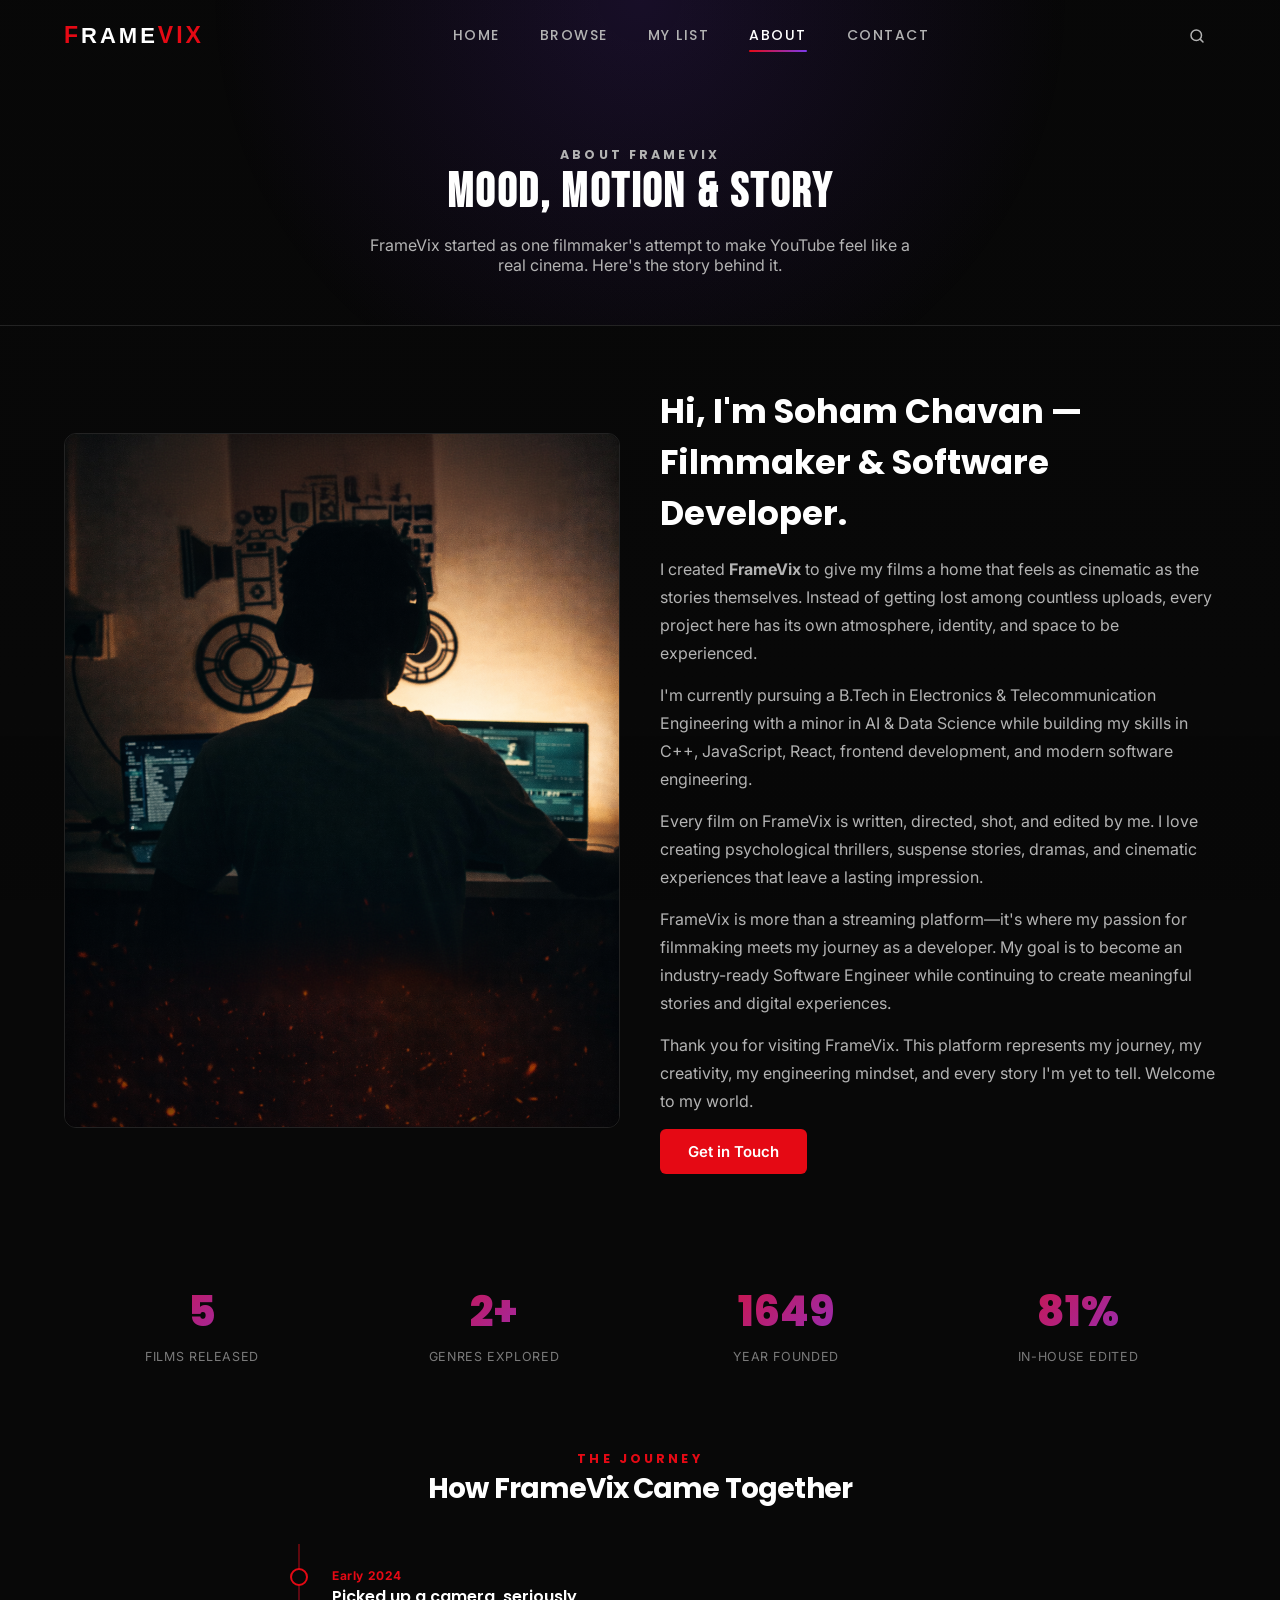
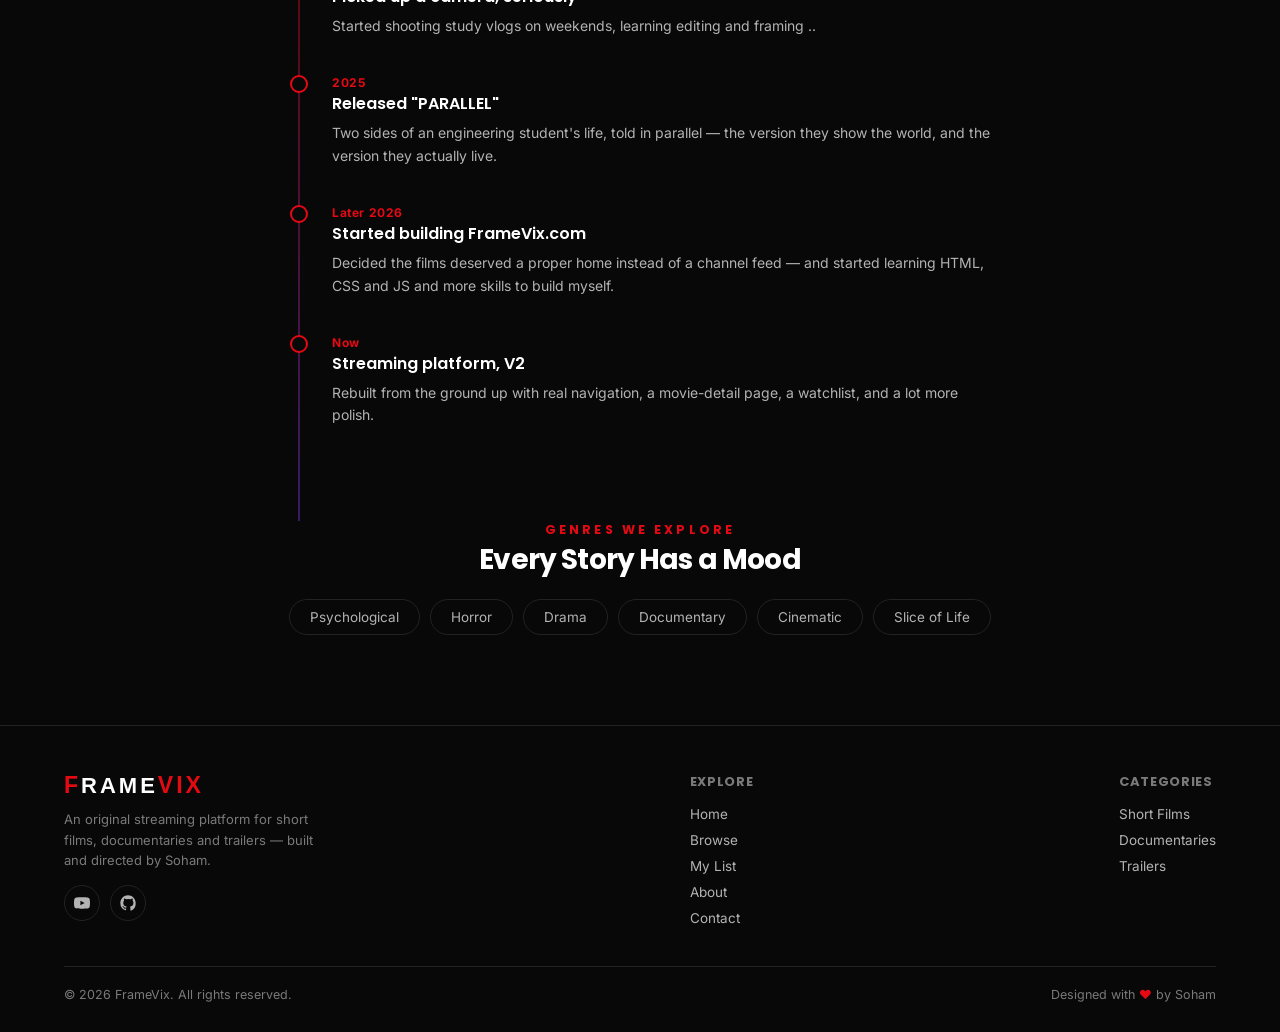
==== about.html @ 2eb0bb81 "Initial commit - FrameVix V2" ====
<!DOCTYPE html>
<html lang="en">
<head>
<meta charset="UTF-8">
<meta name="viewport" content="width=device-width, initial-scale=1.0">
<title>About — FrameVix</title>
<meta name="description" content="The story behind FrameVix — a short-film universe built by Soham.">
<link rel="stylesheet" href="css/style.css">
<link rel="stylesheet" href="css/animations.css">
<link rel="stylesheet" href="css/responsive.css">
<link rel="icon" href="assets/logo/logo.png">
</head>
<body data-page="about">

  <div class="cinematic-bg" aria-hidden="true"></div>

  <div class="loader" id="loader">
    <div class="loader-mark">FRAME<span>VIX</span></div>
    <div class="loader-bar"></div>
  </div>

  <header class="navbar" id="navbar">
    <div class="navbar-inner">
      <a href="index.html" class="brand">
        
        <span class="brand-text">FRAME<em>VIX</em></span>
      </a>
      <nav class="nav-links">
        <a href="index.html" data-page="home">Home</a>
        <a href="browse.html" data-page="browse">Browse</a>
        <a href="mylist.html" data-page="mylist">My List</a>
        <a href="about.html" data-page="about">About</a>
        <a href="contact.html" data-page="contact">Contact</a>
      </nav>
      <div class="navbar-actions">
        <button class="icon-btn" id="searchOpen" aria-label="Search">
          <svg width="18" height="18" viewBox="0 0 24 24" fill="none"><circle cx="11" cy="11" r="7" stroke="currentColor" stroke-width="2"/><path d="m20 20-3.5-3.5" stroke="currentColor" stroke-width="2" stroke-linecap="round"/></svg>
        </button>
        <button class="icon-btn nav-toggle" id="navToggle" aria-label="Menu">
          <span></span><span></span><span></span>
        </button>
      </div>
    </div>
  </header>

  <nav class="mobile-panel" id="mobilePanel">
    <a href="index.html" data-page="home">Home</a>
    <a href="browse.html" data-page="browse">Browse</a>
    <a href="mylist.html" data-page="mylist">My List</a>
    <a href="about.html" data-page="about">About</a>
    <a href="contact.html" data-page="contact">Contact</a>
  </nav>

<div class="search-overlay" id="searchOverlay">
    <button class="search-close" id="searchCloseBtn" aria-label="Close search">
      <svg width="18" height="18" viewBox="0 0 24 24" fill="none"><path d="M6 6l12 12M18 6L6 18" stroke="currentColor" stroke-width="2" stroke-linecap="round"/></svg>
    </button>
    <div class="search-box-wrap">
      <span class="search-icon-inline">
        <svg width="16" height="16" viewBox="0 0 24 24" fill="none" stroke="currentColor" stroke-width="2">
          <circle cx="11" cy="11" r="8"/>
          <path d="m21 21-4.3-4.3"/>
        </svg>
      </span>
      <input type="text" id="globalSearchInput" placeholder="Search FrameVix…" aria-label="Search FrameVix" autocomplete="off">
      <p class="search-hint">Press Enter to see full results on the Browse page</p>
    </div>
  </div>

  <main>
    <section class="page-hero">
      <div class="container">
        <p class="eyebrow reveal">About FrameVix</p>
        <h1 class="reveal">Mood, Motion & Story</h1>
        <p class="reveal">FrameVix started as one filmmaker's attempt to make YouTube feel like a real cinema. Here's the story behind it.</p>
      </div>
    </section>

    <section class="container">
      <div class="about-grid">
        <div class="about-photo reveal-left">
          <img src="assets/images/about image.png" alt="Behind the scenes on a FrameVix short film">
        </div>
        <div class="about-copy reveal-right">
          
          <h2>Hi, I'm Soham Chavan — Filmmaker & Software Developer.</h2>

<p>
I created <strong>FrameVix</strong> to give my films a home that feels as cinematic as the stories themselves. Instead of getting lost among countless uploads, every project here has its own atmosphere, identity, and space to be experienced.
</p>

<p>
I'm currently pursuing a B.Tech in Electronics & Telecommunication Engineering with a minor in AI & Data Science while building my skills in C++, JavaScript, React, frontend development, and modern software engineering.
</p>

<p>
Every film on FrameVix is written, directed, shot, and edited by me. I love creating psychological thrillers, suspense stories, dramas, and cinematic experiences that leave a lasting impression.
</p>

<p>
FrameVix is more than a streaming platform—it's where my passion for filmmaking meets my journey as a developer. My goal is to become an industry-ready Software Engineer while continuing to create meaningful stories and digital experiences.
</p>

<p>
Thank you for visiting FrameVix.
This platform represents my journey, my creativity, my engineering mindset, and every story I'm yet to tell.
Welcome to my world.
</p>
          <a href="contact.html" class="btn btn-primary">Get in Touch</a>
        </div>
      </div>
    </section>

    <section class="container">
      <div class="stats-row">
        <div class="stat-card reveal-scale">
          <div class="stat-num" data-target="6">0</div>
          <div class="stat-label">Films Released</div>
        </div>
        <div class="stat-card reveal-scale">
          <div class="stat-num" data-target="3" data-suffix="+">0</div>
          <div class="stat-label">Genres Explored</div>
        </div>
        <div class="stat-card reveal-scale">
          <div class="stat-num" data-target="2024">0</div>
          <div class="stat-label">Year Founded</div>
        </div>
        <div class="stat-card reveal-scale">
          <div class="stat-num" data-target="100" data-suffix="%">0</div>
          <div class="stat-label">In-House Edited</div>
        </div>
      </div>
    </section>

    <section class="container">
      <p class="eyebrow reveal" style="text-align:center; display:block;">The Journey</p>
      <h2 class="section-title reveal" style="text-align:center; margin-bottom:34px;">How FrameVix Came Together</h2>
      <div class="timeline">
        <div class="timeline-item reveal">
          <div class="timeline-dot"></div>
          <span>Early 2024</span>
          <h4>Picked up a camera, seriously</h4>
          <p>Started shooting study vlogs on weekends, learning editing and framing ..</p>
        </div>
        <div class="timeline-item reveal">
          <div class="timeline-dot"></div>
          <span>2025</span>
          <h4>Released "PARALLEL"</h4>
          <p>Two sides of an engineering student's life, told in parallel — the version they show the world, and the version they actually live.</p>
        </div>
        <div class="timeline-item reveal">
          <div class="timeline-dot"></div>
          <span>Later 2026</span>
          <h4>Started building FrameVix.com</h4>
          <p>Decided the films deserved a proper home instead of a channel feed — and started learning HTML, CSS and JS and more skills to build myself.</p>
        </div>
        <div class="timeline-item reveal">
          <div class="timeline-dot"></div>
          <span>Now</span>
          <h4>Streaming platform, V2</h4>
          <p>Rebuilt from the ground up with real navigation, a movie-detail page, a watchlist, and a lot more polish.</p>
        </div>
      </div>
    </section>

    <section class="container">
      <p class="eyebrow reveal" style="text-align:center; display:block;">Genres We Explore</p>
      <h2 class="section-title reveal" style="text-align:center; margin-bottom:10px;">Every Story Has a Mood</h2>
      <div class="genre-cloud">
        <span class="genre-chip reveal-scale">Psychological</span>
        <span class="genre-chip reveal-scale">Horror</span>
        <span class="genre-chip reveal-scale">Drama</span>
        <span class="genre-chip reveal-scale">Documentary</span>
        <span class="genre-chip reveal-scale">Cinematic</span>
        <span class="genre-chip reveal-scale">Slice of Life</span>
      </div>
    </section>
  </main>

  <footer class="footer">
    <div class="container">
      <div class="footer-top">
        <div class="footer-brand">
          <a href="index.html" class="brand">
            
            <span class="brand-text">FRAME<em>VIX</em></span>
          </a>
          <p>An original streaming platform for short films, documentaries and trailers — built and directed by Soham.</p>
          <div class="footer-socials">
            <a href="https://www.youtube.com/@SOHAM-29" target="_blank" rel="noopener" aria-label="YouTube"><svg width="16" height="16" viewBox="0 0 24 24" fill="currentColor"><path d="M23.5 6.2a3 3 0 0 0-2.1-2.1C19.5 3.5 12 3.5 12 3.5s-7.5 0-9.4.6A3 3 0 0 0 .5 6.2 31 31 0 0 0 0 12a31 31 0 0 0 .5 5.8 3 3 0 0 0 2.1 2.1c1.9.6 9.4.6 9.4.6s7.5 0 9.4-.6a3 3 0 0 0 2.1-2.1A31 31 0 0 0 24 12a31 31 0 0 0-.5-5.8ZM9.6 15.5V8.5l6.3 3.5-6.3 3.5Z"/></svg></a>
            <a href="https://github.com/build-with-soham" target="_blank" rel="noopener" aria-label="GitHub"><svg width="16" height="16" viewBox="0 0 24 24" fill="currentColor"><path d="M12 .5C5.7.5.5 5.7.5 12a11.5 11.5 0 0 0 7.9 11c.6.1.8-.3.8-.6v-2c-3.2.7-3.9-1.4-3.9-1.4-.5-1.4-1.3-1.7-1.3-1.7-1.1-.7.1-.7.1-.7 1.2.1 1.8 1.2 1.8 1.2 1 1.8 2.8 1.3 3.5 1 .1-.8.4-1.3.8-1.6-2.6-.3-5.3-1.3-5.3-5.7 0-1.3.5-2.3 1.2-3.1-.1-.3-.5-1.5.1-3.1 0 0 1-.3 3.3 1.2a11 11 0 0 1 6 0c2.3-1.5 3.3-1.2 3.3-1.2.6 1.6.2 2.8.1 3.1.8.8 1.2 1.9 1.2 3.1 0 4.4-2.7 5.4-5.3 5.7.4.4.8 1.1.8 2.3v3.4c0 .3.2.7.8.6A11.5 11.5 0 0 0 23.5 12C23.5 5.7 18.3.5 12 .5Z"/></svg></a>
          </div>
        </div>
        <div class="footer-links">
          <h5>Explore</h5>
          <a href="index.html">Home</a>
          <a href="browse.html">Browse</a>
          <a href="mylist.html">My List</a>
          <a href="about.html">About</a>
          <a href="contact.html">Contact</a>
        </div>
        <div class="footer-links">
          <h5>Categories</h5>
          <a href="browse.html?category=Short%20Films">Short Films</a>
          <a href="browse.html?category=Documentaries">Documentaries</a>
          <a href="browse.html?category=Trailers">Trailers</a>
        </div>
      </div>
      <div class="footer-bottom">
        <span>© 2026 FrameVix. All rights reserved.</span>
        <span>Designed with <span class="heart">♥</span> by Soham</span>
      </div>
    </div>
  </footer>

  <button class="back-to-top" id="backToTop" aria-label="Back to top">
    <svg width="18" height="18" viewBox="0 0 24 24" fill="none"><path d="M12 19V5M5 12l7-7 7 7" stroke="currentColor" stroke-width="2" stroke-linecap="round" stroke-linejoin="round"/></svg>
  </button>

  <div class="modal-overlay" id="modalOverlay">
    <div class="modal">
      <div class="modal-player">
        <iframe id="modalIframe" src="" title="Video player" allow="autoplay; encrypted-media; picture-in-picture" allowfullscreen></iframe>
        <button class="modal-close" id="modalCloseBtn" aria-label="Close">
          <svg width="16" height="16" viewBox="0 0 24 24" fill="none"><path d="M6 6l12 12M18 6L6 18" stroke="currentColor" stroke-width="2" stroke-linecap="round"/></svg>
        </button>
      </div>
      <div class="modal-body">
        <h3 id="modalTitleText"></h3>
        <p id="modalDescText"></p>
      </div>
    </div>
  </div>

  <script src="js/movies.js"></script>
  <script src="js/app.js"></script>
</body>
</html>
---- css/style.css ----
/* =========================================================
   FrameVix — style.css
   Base variables, layout, and every component's default look.
   Animation keyframes live in animations.css.
   Breakpoint overrides live in responsive.css.
   ========================================================= */

@import url("https://fonts.googleapis.com/css2?family=Orbitron:wght@700;800&family=Poppins:wght@500;600;700;800&family=Inter:wght@400;500;600&family=Bebas+Neue&display=swap");

.brand-text {
  font-family: 'Oswald', sans-serif;
  font-weight: 700;
  letter-spacing: 3px;
  font-size: 22px;
  text-transform: uppercase;
}
.brand-text::first-letter {
  color: #e50914; /* red F, rest white */
  font-size: 23px;
  font-weight: 750;
  font-family: 'Oswald', sans-serif;
  
}
.brand-text em {
    font-family: 'Oswald', sans-serif;   /* Change to any font you like */
     font-size: 23px;
     letter-spacing: 3px;          
    color: #e50914;                 /* Optional: keep VIX red */
    font-weight: 750;
}




.nav-links a {
  font-family: 'Poppins', sans-serif;
  font-weight: 600;
  letter-spacing: 1.5px;  /* spaces out "Home", "Browse" etc. */
  text-transform: uppercase;
  font-size: 14px;
}

:root {
  /* -- palette -- */
  --bg: #080808;
  --bg-secondary: #111111;
  --bg-card: #1a1a1a;
  --accent: #e50914;
  --accent-glow: rgba(229, 9, 20, 0.4);
  --accent-2: #7c3aed;
  --text: #ffffff;
  --text-dim: #b3b3b3;
  --text-mute: #7a7a7a;
  --border: #232323;

  /* -- gradients / glass -- */
  --glass-bg: rgba(17, 17, 17, 0.55);
  --glass-border: rgba(255, 255, 255, 0.08);

  /* -- type -- */
  --font-heading: "Poppins", sans-serif;
  --font-body: "Inter", sans-serif;
  --font-display: "Bebas Neue", sans-serif; /* matches the FrameVix logo wordmark & hero titles */

  /* -- layout -- */
  --nav-h: 72px;
  --radius: 12px;
  --radius-sm: 6px;
  --container-pad: clamp(18px, 5vw, 64px);
  --ease: cubic-bezier(0.22, 0.9, 0.3, 1);
}

* { box-sizing: border-box; margin: 0; padding: 0; }

html { scroll-behavior: smooth; }

body {
  background: var(--bg);
  color: var(--text);
  font-family: var(--font-body);
  overflow-x: hidden;
  min-height: 100vh;
}

img { max-width: 100%; display: block; }
a { color: inherit; text-decoration: none; }
button { font-family: inherit; cursor: pointer; border: none; background: none; color: inherit; }
ul { list-style: none; }

/* ---------- Global cinematic backdrop ----------
   Sits fixed behind every page, very low opacity, so the
   moodboard atmosphere (red glow, poster wall) is always
   faintly present without ever fighting page content. */
.cinematic-bg {
  position: fixed;
  inset: 0;
  z-index: -1;
  background-image:
    linear-gradient(180deg, rgba(8,8,8,0.85) 0%, rgba(8,8,8,0.92) 55%, var(--bg) 100%),
    url("assets/images/bg-cinematic.jpg");
  background-size: cover;
  background-position: center 30%;
  background-repeat: no-repeat;
  background-attachment: fixed;
  opacity: 0.65;
}

::-webkit-scrollbar { width: 9px; height: 8px; }
::-webkit-scrollbar-thumb { background: #2a2a2a; border-radius: 5px; }
::-webkit-scrollbar-thumb:hover { background: var(--accent); }
::-webkit-scrollbar-track { background: transparent; }

.container { max-width: 1440px; margin: 0 auto; padding: 0 var(--container-pad); }

.eyebrow {
  font-family: var(--font-heading);
  font-size: 12.5px;
  font-weight: 700;
  letter-spacing: 0.25em;
  text-transform: uppercase;
  color: var(--accent);
}

.section-title {
  font-family: var(--font-heading);
  font-weight: 700;
  font-size: clamp(20px, 2.6vw, 28px);
  letter-spacing: -0.03em;
}

/* =========================================================
   Loading screen
   ========================================================= */
.loader {
  position: fixed;
  inset: 0;
  z-index: 999;
  background: var(--bg);
  display: flex;
  align-items: center;
  justify-content: center;
  flex-direction: column;
  gap: 14px;
  transition: opacity 600ms var(--ease), visibility 600ms var(--ease);
}
.loader.hidden { opacity: 0; visibility: hidden; pointer-events: none; }
.loader-mark {
  font-family: var(--font-display);
  font-weight: 700;
  font-size: clamp(28px, 5vw, 42px);
  letter-spacing: 0.08em;
}
.loader-mark span { color: var(--accent); }
.loader-bar {
  width: 160px;
  height: 2px;
  background: var(--border);
  border-radius: 2px;
  overflow: hidden;
}
.loader-bar::after {
  content: "";
  display: block;
  height: 100%;
  width: 40%;
  background: linear-gradient(90deg, var(--accent), var(--accent-2));
  border-radius: 2px;
}

/* =========================================================
   Navbar
   ========================================================= */
.navbar {
  position: fixed;
  top: 0; left: 0; right: 0;
  z-index: 80;
  height: var(--nav-h);
  display: flex;
  align-items: center;
  background: transparent;
  border-bottom: 1px solid transparent;
  transition: background 320ms var(--ease), border-color 320ms var(--ease), backdrop-filter 320ms var(--ease);
}
.navbar.blurred {
  background: var(--glass-bg);
  backdrop-filter: blur(16px) saturate(140%);
  -webkit-backdrop-filter: blur(16px) saturate(140%);
  border-bottom-color: var(--glass-border);
}
.navbar-inner {
  width: 100%;
  max-width: 1440px;
  margin: 0 auto;
  padding: 0 var(--container-pad);
  display: flex;
  align-items: center;
  justify-content: space-between;
  gap: 24px;
}
.brand {
  display: flex;
  align-items: center;
  gap: 10px;
  font-family: var(--font-display);
  font-weight: 700;
  font-size: 18px;
  letter-spacing: 0.04em;
  flex-shrink: 0;
}
.brand-mark {
  width: 32px; height: 32px;
  display: flex; align-items: center; justify-content: center;
  flex-shrink: 0;
  filter: drop-shadow(0 0 10px rgba(229, 9, 20, 0.55));
}
.brand-mark img { width: 100%; height: 100%; object-fit: contain; }
.brand em { color: var(--accent); font-style: normal; }

.nav-links {
  display: none;
  align-items: center;
  gap: 8px;
  flex: 1;
  justify-content: center;
}
.nav-links a {
  position: relative;
  font-size: 14px;
  font-weight: 500;
  color: var(--text-dim);
  padding: 8px 16px;
  transition: color 200ms ease;
}
.nav-links a::after {
  content: "";
  position: absolute;
  left: 16px; right: 16px; bottom: 2px;
  height: 2px;
  background: linear-gradient(90deg, var(--accent), var(--accent-2));
  border-radius: 2px;
  transform: scaleX(0);
  transform-origin: center;
  transition: transform 260ms var(--ease);
}
.nav-links a:hover { color: var(--text); }
.nav-links a.active { color: var(--text); }
.nav-links a.active::after { transform: scaleX(1); }

.navbar-actions { display: flex; align-items: center; gap: 12px; }

.icon-btn {
  width: 38px; height: 38px;
  border-radius: 50%;
  display: flex; align-items: center; justify-content: center;
  color: var(--text-dim);
  transition: background 180ms ease, color 180ms ease;
}
.icon-btn:hover { background: rgba(255,255,255,0.08); color: var(--text); }

.nav-toggle { display: flex; flex-direction: column; gap: 4px; }
.nav-toggle span { width: 20px; height: 2px; background: var(--text); border-radius: 2px; transition: transform 220ms ease, opacity 220ms ease; }
.nav-toggle.open span:nth-child(1) { transform: translateY(6px) rotate(45deg); }
.nav-toggle.open span:nth-child(2) { opacity: 0; }
.nav-toggle.open span:nth-child(3) { transform: translateY(-6px) rotate(-45deg); }

.mobile-panel {
  position: fixed;
  inset: var(--nav-h) 0 0 0;
  z-index: 70;
  background: rgba(6,6,6,0.98);
  backdrop-filter: blur(10px);
  display: flex;
  flex-direction: column;
  align-items: center;
  justify-content: center;
  gap: 28px;
  transform: translateY(-12px);
  opacity: 0;
  pointer-events: none;
  transition: opacity 260ms var(--ease), transform 260ms var(--ease);
}
.mobile-panel.open { opacity: 1; transform: translateY(0); pointer-events: auto; }
.mobile-panel a { font-family: var(--font-heading); font-size: 26px; font-weight: 600; color: var(--text-dim); }
.mobile-panel a.active { color: var(--accent); }

/* =========================================================
   Search overlay — compact top-right dropdown
   ========================================================= */
.search-overlay {
  position:fixed;
  top: var(--nav-h);
  right: var(--container-pad);
  left: auto;
  z-index: 90;
  width: min(300px, 80vw);
  background: transparent;
  opacity: 0;
  transform: translateY(-8px);
  pointer-events: none;
  transition: opacity 200ms ease, transform 200ms ease;
}
.search-overlay.open { opacity: 1; transform: translateY(0); pointer-events: auto; }

.search-box-wrap {
  width: 100%;
  position: relative;
  display: flex;
  align-items: center;
  background: none;
  border: none;
  border-radius: 0;
  padding: 0 30px 10px 0;
}

.search-box-wrap::after {
  content: "";
  position: absolute;
  left: 0; right: 0; bottom: -1px;
  height: 2px;
  background: var(--accent);
  box-shadow: 0 2px 10px 0 rgba(229, 9, 20, 0.6);
}

.search-icon-inline {
  color: var(--text);
  margin-right: 10px;
  flex-shrink: 0;
  display: flex;
}
.search-icon-inline svg { width: 16px; height: 16px; }

.search-box-wrap input {
  flex: 1;
  min-width: 0;
  width: 100%;
  background: none;
  border: none;
  outline: none;
  box-shadow: none;
  color: var(--text);
  font-family: var(--font-heading);
  font-size: 15px;
  padding: 0 0 5px 0;
}
.search-box-wrap input::placeholder { color: var(--text-dim); }

.search-hint { display: none; }

.search-close {
  position: absolute;
  top: 0;
  right: 0;
  width: 20px; height: 20px;
  display: flex; align-items: center; justify-content: center;
  color: var(--text-dim);
  z-index: 2;
}
.search-close:hover { color: var(--text); }

/* =========================================================
   Hero
   ========================================================= */
.hero {
  position: relative;
  height: min(88vh, 780px);
  min-height: 480px;
  overflow: hidden;
  display: flex;
  align-items: flex-end;
}
.hero-bg {
  position: absolute; inset: 0;
  overflow: hidden;
}
.hero-bg img {
  width: 100%; height: 100%;
  object-fit: cover;
}
.hero-overlay {
  position: absolute; inset: 0;
  background:
    linear-gradient(180deg, rgba(8,8,8,0.15) 0%, rgba(8,8,8,0.55) 55%, var(--bg) 96%),
    linear-gradient(90deg, rgba(8,8,8,0.82) 0%, rgba(8,8,8,0.35) 50%, rgba(8,8,8,0.08) 100%);
}
.hero-content {
  position: relative;
  z-index: 2;
  padding: 0 var(--container-pad) clamp(48px, 8vw, 88px);
  max-width: 720px;
}
.hero-meta {
  display: flex; align-items: center; gap: 10px;
  margin: 14px 0 18px;
  font-size: 13px;
  color: var(--text-dim);
}
.pill {
  border: 1px solid var(--glass-border);
  background: rgba(255,255,255,0.05);
  padding: 3px 11px;
  border-radius: 100px;
  font-size: 11.5px;
  font-weight: 600;
  letter-spacing: 0.04em;
}
.pill.accent { border-color: rgba(229,9,20,0.4); color: #ff5a63; background: rgba(229,9,20,0.1); }
.dot-sep { width: 3px; height: 3px; border-radius: 50%; background: var(--text-mute); }

.hero-title {
  font-family: var(--font-display);
  font-weight: 700;
  font-size: clamp(32px, 6.4vw, 64px);
  line-height: 1.08;
  letter-spacing: 0.04em;
  text-transform: uppercase;
  text-shadow: 0 6px 40px rgba(0,0,0,0.6);
}
.hero-desc {
  color: var(--text-dim);
  font-size: clamp(14px, 1.6vw, 16.5px);
  line-height: 1.65;
  margin: 18px 0 28px;
  max-width: 540px;
}
.hero-btns { display: flex; gap: 14px; flex-wrap: wrap; }

.btn {
  display: inline-flex; align-items: center; gap: 9px;
  padding: 13px 28px;
  border-radius: var(--radius-sm);
  font-weight: 600;
  font-size: 15px;
  transition: transform 200ms var(--ease), box-shadow 200ms var(--ease), background 200ms ease;
}
.btn:active { transform: scale(0.97); }
.btn-primary {
  background: var(--accent);
  color: #fff;
  box-shadow: 0 0 0 rgba(229,9,20,0);
}
.btn-primary:hover { box-shadow: 0 8px 30px rgba(229,9,20,0.45); transform: translateY(-2px); }
.btn-ghost {
  background: rgba(255,255,255,0.08);
  border: 1px solid var(--glass-border);
  color: var(--text);
  backdrop-filter: blur(6px);
}
.btn-ghost:hover { background: rgba(255,255,255,0.15); transform: translateY(-2px); }
.btn-sm { padding: 9px 18px; font-size: 13.5px; }
.btn-outline { background: transparent; border: 1px solid var(--border); color: var(--text-dim); }
.btn-outline:hover { border-color: var(--accent); color: var(--text); }

.scroll-cue {
  position: absolute; bottom: 22px; left: 50%;
  transform: translateX(-50%);
  z-index: 2;
  display: flex; flex-direction: column; align-items: center; gap: 6px;
  color: var(--text-mute);
  font-size: 11px;
  letter-spacing: 0.14em;
  text-transform: uppercase;
}

/* =========================================================
   Sections / rows
   ========================================================= */
.section { padding: clamp(36px, 5vw, 56px) 0; }
.section-head {
  display: flex; align-items: center; justify-content: space-between;
  gap: 16px;
  margin-bottom: 20px;
  padding: 0 var(--container-pad);
}
.section-head .view-all {
  font-size: 13px; color: var(--text-dim);
  display: flex; align-items: center; gap: 6px;
  transition: color 180ms ease, gap 180ms ease;
}
.section-head .view-all:hover { color: var(--accent); gap: 9px; }

.row-track-wrap { position: relative; }
.row-track {
  display: flex; gap: 14px;
  overflow-x: auto;
  scroll-snap-type: x proximity;
  padding: 6px var(--container-pad) 22px;
  scrollbar-width: none;
}
.row-track::-webkit-scrollbar { display: none; }

.row-arrow {
  position: absolute; top: 0; bottom: 22px;
  width: 56px;
  display: none; align-items: center; justify-content: center;
  color: var(--text);
  z-index: 6;
  background: linear-gradient(90deg, var(--bg) 10%, transparent);
}
.row-arrow.right { right: 0; transform: scaleX(-1); }
.row-arrow.left { left: 0; }

/* =========================================================
   Cards
   ========================================================= */
.card {
  position: relative;
  flex: 0 0 auto;
  width: clamp(200px, 24vw, 280px);
  border-radius: var(--radius);
  overflow: hidden;
  background: var(--bg-card);
  border: 1px solid var(--border);
  cursor: pointer;
  scroll-snap-align: start;
  transition: transform 320ms var(--ease), box-shadow 320ms var(--ease), border-color 320ms var(--ease);
}
.card:hover {
  transform: translateY(-8px) scale(1.035);
  box-shadow: 0 20px 45px rgba(0,0,0,0.55), 0 0 0 1px rgba(229,9,20,0.35);
  border-color: rgba(229,9,20,0.4);
  z-index: 4;
}
.card-thumb { position: relative; aspect-ratio: 16/10; overflow: hidden; }
.card-thumb img {
  width: 100%; height: 100%; object-fit: cover;
  transition: transform 500ms var(--ease), filter 320ms ease;
}
.card:hover .card-thumb img { transform: scale(1.12); filter: brightness(0.55); }
.card-shade { position: absolute; inset: 0; background: linear-gradient(180deg, transparent 45%, rgba(0,0,0,0.9) 100%); }
.card-play {
  position: absolute; top: 50%; left: 50%;
  transform: translate(-50%,-50%) scale(0.6);
  width: 46px; height: 46px; border-radius: 50%;
  background: rgba(229,9,20,0.9);
  display: flex; align-items: center; justify-content: center;
  opacity: 0;
  transition: opacity 220ms ease, transform 220ms var(--ease);
  box-shadow: 0 0 26px rgba(229,9,20,0.6);
}
.card:hover .card-play { opacity: 1; transform: translate(-50%,-50%) scale(1); }
.card-duration {
  position: absolute; bottom: 8px; right: 8px;
  font-size: 10.5px; font-weight: 600;
  background: rgba(0,0,0,0.65);
  padding: 2px 7px; border-radius: 4px;
}
.card-save-btn {
  position: absolute; top: 8px; right: 8px;
  width: 30px; height: 30px;
  border-radius: 50%;
  background: rgba(0,0,0,0.6);
  border: 1px solid rgba(255,255,255,0.18);
  display: flex; align-items: center; justify-content: center;
  color: #fff;
  z-index: 3;
  opacity: 0;
  transform: translateY(-4px);
  transition: opacity 200ms ease, transform 200ms ease, background 180ms ease, border-color 180ms ease;
}
.card:hover .card-save-btn,
.card-save-btn.saved { opacity: 1; transform: translateY(0); }
.card-save-btn:hover { border-color: var(--accent); background: rgba(229,9,20,0.35); }
.card-save-btn.saved { background: var(--accent); border-color: var(--accent); }
.card-save-btn svg { pointer-events: none; }
.card-body { padding: 12px 14px 15px; }
.card-body h3 {
  font-family: var(--font-heading);
  font-size: 15px; font-weight: 600;
  transition: transform 260ms var(--ease), color 200ms ease;
}
.card:hover .card-body h3 { transform: translateY(-2px); color: var(--accent); }
.card-tags { display: flex; align-items: center; gap: 8px; margin-top: 6px; font-size: 11.5px; color: var(--text-mute); }
.card-tags .genre-dot { color: var(--accent-2); }

.card.card-lg { width: clamp(260px, 34vw, 380px); }
.card.card-lg .card-thumb { aspect-ratio: 16/9; }

.grid { display: grid; grid-template-columns: repeat(auto-fill, minmax(220px, 1fr)); gap: 18px; }
.grid .card { width: 100%; }

/* =========================================================
   Browse page — filter bar
   ========================================================= */
.browse-hero {
  padding: calc(var(--nav-h) + 46px) 0 30px;
  background: radial-gradient(circle at 12% 0%, rgba(229,9,20,0.12), transparent 55%);
  border-bottom: 1px solid var(--border);
}
.browse-title { font-family: var(--font-display); font-weight: 700; font-size: clamp(28px, 4.4vw, 46px); letter-spacing: 0.05em; text-transform: uppercase; }
.browse-sub { color: var(--text-dim); margin-top: 8px; font-size: 14.5px; }

.filter-bar {
  display: flex; align-items: center; gap: 10px; flex-wrap: wrap;
  margin-top: 24px;
}
.filter-chip {
  padding: 8px 18px;
  border-radius: 100px;
  border: 1px solid var(--border);
  background: var(--bg-card);
  font-size: 13.5px; font-weight: 500;
  color: var(--text-dim);
  transition: all 200ms var(--ease);
}
.filter-chip:hover { border-color: var(--accent); color: var(--text); }
.filter-chip.active { background: var(--accent); border-color: var(--accent); color: #fff; }

.browse-results-head {
  display: flex; align-items: center; justify-content: space-between;
  margin: 30px 0 16px;
  color: var(--text-mute); font-size: 13px;
}
.empty-state {
  padding: 60px 0; text-align: center; color: var(--text-mute);
}
.empty-state span { font-size: 40px; display: block; margin-bottom: 12px; }

/* =========================================================
   Movie detail page
   ========================================================= */
.movie-banner {
  position: relative;
  height: min(56vh, 500px);
  min-height: 340px;
  overflow: hidden;
}
.movie-banner img { width: 100%; height: 100%; object-fit: cover; opacity: 0.4; }
.movie-banner .hero-overlay { background: linear-gradient(180deg, rgba(8,8,8,0.3) 0%, var(--bg) 92%); }

.movie-main {
  display: grid;
  grid-template-columns: 260px 1fr;
  gap: 34px;
  margin-top: -140px;
  position: relative;
  z-index: 3;
  padding-bottom: 40px;
}
.movie-poster {
  border-radius: var(--radius);
  overflow: hidden;
  border: 1px solid var(--border);
  box-shadow: 0 24px 50px rgba(0,0,0,0.6);
  aspect-ratio: 16/10;
}
.movie-poster img { width: 100%; height: 100%; object-fit: cover; }

.movie-info h1 {
  font-family: var(--font-display);
  font-weight: 700;
  font-size: clamp(24px, 3.6vw, 38px);
  letter-spacing: 0.01em;
  text-transform: uppercase;
}
.movie-info .hero-meta { margin: 12px 0 16px; }
.movie-info p.desc { color: var(--text-dim); line-height: 1.7; max-width: 640px; margin-bottom: 24px; }
.movie-actions { display: flex; gap: 12px; flex-wrap: wrap; }

.watchlist-btn.active { background: var(--accent-2); border-color: var(--accent-2); }

.player-section { margin-top: 40px; }
.player-wrap {
  width: 100%; aspect-ratio: 16/9;
  border-radius: var(--radius);
  overflow: hidden;
  border: 1px solid var(--border);
  background: #000;
  box-shadow: 0 30px 60px rgba(0,0,0,0.55);
}
.player-wrap iframe { width: 100%; height: 100%; border: none; }

/* =========================================================
   Glass cards (about / contact)
   ========================================================= */
.glass-card {
  background: var(--glass-bg);
  border: 1px solid var(--glass-border);
  backdrop-filter: blur(14px);
  border-radius: var(--radius);
  padding: clamp(20px, 3vw, 30px);
}

.page-hero {
  padding: calc(var(--nav-h) + 60px) 0 50px;
  text-align: center;
  background: radial-gradient(circle at 50% 0%, rgba(124,58,237,0.14), transparent 60%);
  border-bottom: 1px solid var(--border);
}
.page-hero h1 { font-family: var(--font-display); font-weight: 700; font-size: clamp(28px, 5vw, 48px); letter-spacing: 0.05em; text-transform: uppercase; }
.page-hero p { color: var(--text-dim); max-width: 560px; margin: 14px auto 0; }

/* About page */
.about-grid {
  display: grid; grid-template-columns: 1fr 1fr; gap: 40px; align-items: center;
  padding: 60px 0;
}
.about-photo {
  aspect-ratio: 4/5; border-radius: var(--radius); overflow: hidden;
  border: 1px solid var(--border); position: relative;
  background: linear-gradient(135deg, #1a1a1a, #0c0c0c);
}
.about-photo img { width: 100%; height: 100%; object-fit: cover; }
.about-copy h2 { font-family: var(--font-heading); font-size: clamp(24px,3.4vw,34px); font-weight: 700; margin-bottom: 16px; }
.about-copy p { color: var(--text-dim); line-height: 1.75; margin-bottom: 14px; }

.stats-row { display: grid; grid-template-columns: repeat(4,1fr); gap: 16px; padding: 20px 0 60px; }
.stat-card { text-align: center; padding: 26px 10px; }
.stat-num { font-family: var(--font-heading); font-weight: 800; font-size: clamp(28px,4vw,42px); background: linear-gradient(135deg, var(--accent), var(--accent-2)); -webkit-background-clip: text; background-clip: text; color: transparent; }
.stat-label { color: var(--text-mute); font-size: 12.5px; letter-spacing: 0.05em; text-transform: uppercase; margin-top: 6px; }

.timeline { max-width: 720px; margin: 0 auto; position: relative; padding: 20px 0 60px; }
.timeline::before { content: ""; position: absolute; left: 18px; top: 0; bottom: 0; width: 2px; background: linear-gradient(180deg, var(--accent), var(--accent-2)); opacity: 0.4; }
.timeline-item { position: relative; padding-left: 52px; margin-bottom: 34px; }
.timeline-dot { position: absolute; left: 10px; top: 4px; width: 18px; height: 18px; border-radius: 50%; background: var(--bg); border: 2px solid var(--accent); }
.timeline-item h4 { font-family: var(--font-heading); font-size: 16px; font-weight: 600; }
.timeline-item span { color: var(--accent); font-size: 12px; font-weight: 700; letter-spacing: 0.05em; }
.timeline-item p { color: var(--text-dim); font-size: 14px; margin-top: 6px; line-height: 1.6; }

.genre-cloud { display: flex; flex-wrap: wrap; gap: 10px; padding: 8px 0 60px; justify-content: center; }
.genre-chip {
  padding: 9px 20px; border-radius: 100px;
  border: 1px solid var(--border);
  font-size: 13.5px; color: var(--text-dim);
  transition: all 260ms var(--ease);
}
.genre-chip:hover { border-color: var(--accent); color: var(--text); transform: translateY(-3px); background: rgba(229,9,20,0.08); }

/* Contact page */
.contact-grid { display: grid; grid-template-columns: 1.1fr 0.9fr; gap: 30px; padding: 50px 0 70px; }
.form-group { margin-bottom: 18px; }
.form-group label { display: block; font-size: 13px; color: var(--text-dim); margin-bottom: 7px; }
.form-group input, .form-group textarea {
  width: 100%;
  background: var(--bg-secondary);
  border: 1px solid var(--border);
  border-radius: var(--radius-sm);
  padding: 12px 14px;
  color: var(--text);
  font-family: var(--font-body);
  font-size: 14px;
  outline: none;
  transition: border-color 200ms ease, box-shadow 200ms ease;
  resize: vertical;
}
.form-group input:focus, .form-group textarea:focus { border-color: var(--accent); box-shadow: 0 0 0 3px rgba(229,9,20,0.15); }
.form-status { margin-top: 14px; font-size: 13.5px; color: var(--accent-2); min-height: 18px; }

.social-list { display: flex; flex-direction: column; gap: 12px; }
.social-item {
  display: flex; align-items: center; gap: 14px;
  padding: 14px 16px;
  border-radius: var(--radius-sm);
  border: 1px solid var(--border);
  transition: border-color 200ms ease, transform 200ms ease, background 200ms ease;
}
.social-item:hover { border-color: var(--accent); transform: translateX(6px); background: rgba(229,9,20,0.06); }
.social-icon { width: 38px; height: 38px; border-radius: 50%; background: var(--bg-secondary); display: flex; align-items: center; justify-content: center; flex-shrink: 0; }
.social-item .label { font-size: 14px; font-weight: 600; }
.social-item .sub { font-size: 12px; color: var(--text-mute); }

/* =========================================================
   Modal (used on index/browse when opening a quick-play)
   ========================================================= */
.modal-overlay {
  position: fixed; inset: 0; z-index: 120;
  background: rgba(3,3,3,0.92);
  display: none; align-items: center; justify-content: center;
  padding: clamp(10px, 3vw, 30px);
}
.modal-overlay.open { display: flex; }
.modal {
  width: min(920px, 100%); max-height: 92vh; overflow-y: auto;
  background: var(--bg-secondary);
  border-radius: var(--radius);
  border: 1px solid var(--border);
}
.modal-player { position: relative; width: 100%; aspect-ratio: 16/9; background: #000; }
.modal-player iframe { width: 100%; height: 100%; border: none; }
.modal-close {
  position: absolute; top: 10px; right: 10px;
  width: 36px; height: 36px; border-radius: 50%;
  background: rgba(0,0,0,0.7);
  border: 1px solid var(--border);
  display: flex; align-items: center; justify-content: center;
}
.modal-body { padding: 20px clamp(16px,3vw,28px) 26px; }
.modal-body h3 { font-family: var(--font-heading); font-size: 24px; font-weight: 700; }
.modal-body p { color: var(--text-dim); font-size: 14px; line-height: 1.6; margin-top: 10px; max-width: 620px; }

/* =========================================================
   Footer
   ========================================================= */
.footer { border-top: 1px solid var(--border); padding: 46px 0 30px; margin-top: 30px; }
.footer-top { display: flex; flex-wrap: wrap; justify-content: space-between; gap: 34px; padding-bottom: 30px; }
.footer-brand p { color: var(--text-mute); font-size: 13px; margin-top: 10px; max-width: 260px; line-height: 1.6; }
.footer-links h5 { font-family: var(--font-heading); font-size: 13px; letter-spacing: 0.05em; text-transform: uppercase; color: var(--text-mute); margin-bottom: 14px; }
.footer-links a { display: block; color: var(--text-dim); font-size: 13.5px; margin-bottom: 10px; transition: color 180ms ease, transform 180ms ease; }
.footer-links a:hover { color: var(--accent); transform: translateX(3px); }
.footer-socials { display: flex; gap: 10px; margin-top: 14px; }
.footer-socials a {
  width: 36px; height: 36px; border-radius: 50%;
  border: 1px solid var(--border);
  display: flex; align-items: center; justify-content: center;
  color: var(--text-dim);
  transition: all 200ms ease;
}
.footer-socials a:hover { border-color: var(--accent); color: var(--text); transform: translateY(-3px); }
.footer-bottom {
  border-top: 1px solid var(--border);
  padding-top: 20px;
  display: flex; justify-content: space-between; flex-wrap: wrap; gap: 10px;
  font-size: 12.5px; color: var(--text-mute);
}
.footer-bottom span.heart { color: var(--accent); }

/* =========================================================
   Back to top
   ========================================================= */
.back-to-top {
  position: fixed; right: 22px; bottom: 22px;
  width: 46px; height: 46px; border-radius: 50%;
  background: var(--accent);
  color: #fff;
  display: flex; align-items: center; justify-content: center;
  z-index: 50;
  box-shadow: 0 10px 26px rgba(229,9,20,0.4);
  opacity: 0; visibility: hidden; transform: translateY(10px);
  transition: opacity 240ms ease, transform 240ms ease, visibility 240ms ease;
}
.back-to-top.show { opacity: 1; visibility: visible; transform: translateY(0); }

/* Focus visibility */
button:focus-visible, a:focus-visible {
  outline: 2px solid var(--accent);
  outline-offset: 2px;
}
input:focus-visible, textarea:focus-visible {
  outline: none;
}
---- css/animations.css ----
/* =========================================================
   FrameVix — animations.css
   Every keyframe and animation-utility class lives here,
   separate from layout, so effects are easy to find & tune.
   ========================================================= */

@media (prefers-reduced-motion: reduce) {
  *, *::before, *::after {
    animation-duration: 0.001ms !important;
    transition-duration: 0.001ms !important;
    scroll-behavior: auto !important;
  }
}

/* ---------- Loading screen ---------- */
@keyframes glowPulse {
  0%, 100% { text-shadow: 0 0 18px rgba(229,9,20,0.35); }
  50% { text-shadow: 0 0 34px rgba(229,9,20,0.75), 0 0 60px rgba(124,58,237,0.35); }
}
.loader-mark { animation: glowPulse 1.8s ease-in-out infinite; }

@keyframes loaderTrack {
  0% { transform: translateX(-120%); }
  100% { transform: translateX(280%); }
}
.loader-bar { position: relative; }
.loader-bar::after { animation: loaderTrack 1.1s ease-in-out infinite; }

/* ---------- Hero ---------- */
@keyframes kenBurns {
  0% { transform: scale(1); }
  100% { transform: scale(1.12); }
}
.hero-bg img { animation: kenBurns 16s ease-out forwards; }

@keyframes heroRise {
  from { opacity: 0; transform: translateY(26px); }
  to { opacity: 1; transform: translateY(0); }
}
.hero-meta { animation: heroRise 700ms 200ms var(--ease) both; }
.hero-title { animation: heroRise 800ms 320ms var(--ease) both; }
.hero-desc { animation: heroRise 800ms 460ms var(--ease) both; }
.hero-btns { animation: heroRise 800ms 600ms var(--ease) both; }

@keyframes bounceDown {
  0%, 100% { transform: translate(-50%, 0); opacity: 0.7; }
  50% { transform: translate(-50%, 8px); opacity: 1; }
}
.scroll-cue { animation: bounceDown 2s ease-in-out infinite; }

/* ---------- Button glow ---------- */
@keyframes btnGlow {
  0%, 100% { box-shadow: 0 0 0 rgba(229,9,20,0); }
  50% { box-shadow: 0 0 22px rgba(229,9,20,0.5); }
}
.btn-primary.glow { animation: btnGlow 2.4s ease-in-out infinite; }

/* ---------- Scroll reveal ---------- */
.reveal {
  opacity: 0;
  transform: translateY(28px);
  transition: opacity 700ms var(--ease), transform 700ms var(--ease);
}
.reveal.visible { opacity: 1; transform: translateY(0); }

.reveal-scale {
  opacity: 0;
  transform: scale(0.94);
  transition: opacity 650ms var(--ease), transform 650ms var(--ease);
}
.reveal-scale.visible { opacity: 1; transform: scale(1); }

.reveal-left { opacity: 0; transform: translateX(-32px); transition: opacity 700ms var(--ease), transform 700ms var(--ease); }
.reveal-left.visible { opacity: 1; transform: translateX(0); }

.reveal-right { opacity: 0; transform: translateX(32px); transition: opacity 700ms var(--ease), transform 700ms var(--ease); }
.reveal-right.visible { opacity: 1; transform: translateX(0); }

/* stagger children of a revealed row */
.reveal .card { opacity: 0; transform: translateY(18px) scale(0.97); transition: opacity 500ms var(--ease), transform 500ms var(--ease); }
.reveal.visible .card { opacity: 1; transform: translateY(0) scale(1); }
.reveal.visible .card:nth-child(1) { transition-delay: 40ms; }
.reveal.visible .card:nth-child(2) { transition-delay: 100ms; }
.reveal.visible .card:nth-child(3) { transition-delay: 160ms; }
.reveal.visible .card:nth-child(4) { transition-delay: 220ms; }
.reveal.visible .card:nth-child(5) { transition-delay: 280ms; }
.reveal.visible .card:nth-child(6) { transition-delay: 340ms; }
.reveal.visible .card:nth-child(7) { transition-delay: 400ms; }
.reveal.visible .card:nth-child(8) { transition-delay: 460ms; }

/* grid variant used on browse page (no wrapping .reveal parent per row) */
.grid.reveal .card { transition-delay: calc(var(--i, 0) * 55ms); }

/* ---------- Card entrance on first paint ---------- */
@keyframes cardPop {
  from { opacity: 0; transform: translateY(14px); }
  to { opacity: 1; transform: translateY(0); }
}
.card-pop { animation: cardPop 480ms var(--ease) both; }

/* ---------- Navbar ---------- */
.navbar { will-change: background; }

/* ---------- Page transition ---------- */
@keyframes pageFade {
  from { opacity: 0; }
  to { opacity: 1; }
}
body.page-ready main, body.page-ready .hero, body.page-ready .browse-hero, body.page-ready .page-hero, body.page-ready .movie-banner {
  animation: pageFade 500ms ease both;
}

/* ---------- Counters (about page) ---------- */
.stat-card { transition: transform 260ms var(--ease); }
.stat-card:hover { transform: translateY(-6px); }

/* ---------- Genre chip float ---------- */
@keyframes chipFloat {
  0%, 100% { transform: translateY(0); }
  50% { transform: translateY(-4px); }
}
.genre-chip:nth-child(odd):hover { animation: chipFloat 1.4s ease-in-out infinite; }

/* ---------- Timeline dot pulse ---------- */
@keyframes dotPulse {
  0%, 100% { box-shadow: 0 0 0 0 rgba(229,9,20,0.45); }
  50% { box-shadow: 0 0 0 6px rgba(229,9,20,0); }
}
.timeline-dot { animation: dotPulse 2.4s ease-in-out infinite; }

/* ---------- Modal ---------- */
@keyframes modalIn {
  from { opacity: 0; transform: translateY(18px) scale(0.97); }
  to { opacity: 1; transform: translateY(0) scale(1); }
}
.modal-overlay.open .modal { animation: modalIn 280ms var(--ease); }
@keyframes overlayIn { from { opacity: 0; } to { opacity: 1; } }
.modal-overlay.open { animation: overlayIn 200ms ease; }

/* ---------- Back to top ---------- */
.back-to-top { transition: opacity 240ms ease, transform 240ms var(--ease), visibility 240ms ease, box-shadow 200ms ease; }
.back-to-top:hover { box-shadow: 0 12px 34px rgba(229,9,20,0.6); transform: translateY(-4px); }

/* ---------- Toast (contact form) ---------- */
@keyframes toastIn {
  from { opacity: 0; transform: translateY(8px); }
  to { opacity: 1; transform: translateY(0); }
}
.form-status.show { animation: toastIn 320ms var(--ease); }

/* ---------- Filter chip press ---------- */
.filter-chip { transform-origin: center; }
.filter-chip:active { transform: scale(0.95); }

/* ---------- Search overlay ---------- */
@keyframes searchDrop {
  from { opacity: 0; transform: translateY(-14px); }
  to { opacity: 1; transform: translateY(0); }
}
.search-overlay.open .search-box-wrap { animation: searchDrop 320ms var(--ease); }

/* ---------- Mobile panel links stagger ---------- */
.mobile-panel a { transition: transform 260ms var(--ease), opacity 260ms var(--ease); }
---- css/responsive.css ----
/* =========================================================
   FrameVix — responsive.css
   Mobile-first overrides. Base styles in style.css already
   scale with clamp(), this file handles structural changes.
   ========================================================= */

/* ---------- ≥ 640px : small tablets ---------- */
@media (min-width: 640px) {
  .stats-row { grid-template-columns: repeat(4, 1fr); }
  .contact-grid { grid-template-columns: 1fr; }
}

/* ---------- ≥ 860px : nav switches to desktop layout ---------- */
@media (min-width: 860px) {
  .nav-links { display: flex; }
  .nav-toggle { display: none; }
  .mobile-panel { display: none !important; }
  .contact-grid { grid-template-columns: 1.1fr 0.9fr; }
}

/* ---------- < 860px : mobile nav + stacked hero actions ---------- */
@media (max-width: 859.98px) {
  .row-arrow { display: none !important; }
}

/* ---------- ≥ 780px : row arrows appear (need room to click) ---------- */
@media (min-width: 780px) {
  .row-arrow { display: flex; }
}

/* ---------- ≤ 720px : movie page stacks ---------- */
@media (max-width: 720px) {
  .movie-main { grid-template-columns: 1fr; margin-top: -80px; }
  .movie-poster { max-width: 220px; margin: 0 auto; }
  .movie-info { text-align: center; }
  .movie-info .hero-meta, .movie-actions { justify-content: center; }
  .about-grid { grid-template-columns: 1fr; }
  .about-photo { max-width: 320px; margin: 0 auto; }
}

/* ---------- ≤ 600px : stats / cards ---------- */
@media (max-width: 600px) {
  .stats-row { grid-template-columns: repeat(2, 1fr); }
  .hero-btns .btn { flex: 1; justify-content: center; }
  .footer-top { flex-direction: column; gap: 26px; }
  .card { width: clamp(160px, 68vw, 240px); }
  .search-close { top: 18px; right: 16px; }
}

/* ---------- ≤ 420px : very small phones ---------- */
@media (max-width: 420px) {
  :root { --nav-h: 62px; }
  .brand span.brand-text { font-size: 17px; }
  .hero-title { font-size: 32px; }
}

/* ---------- Print (just in case) ---------- */
@media print {
  .navbar, .modal-overlay, .back-to-top, .loader { display: none !important; }
}
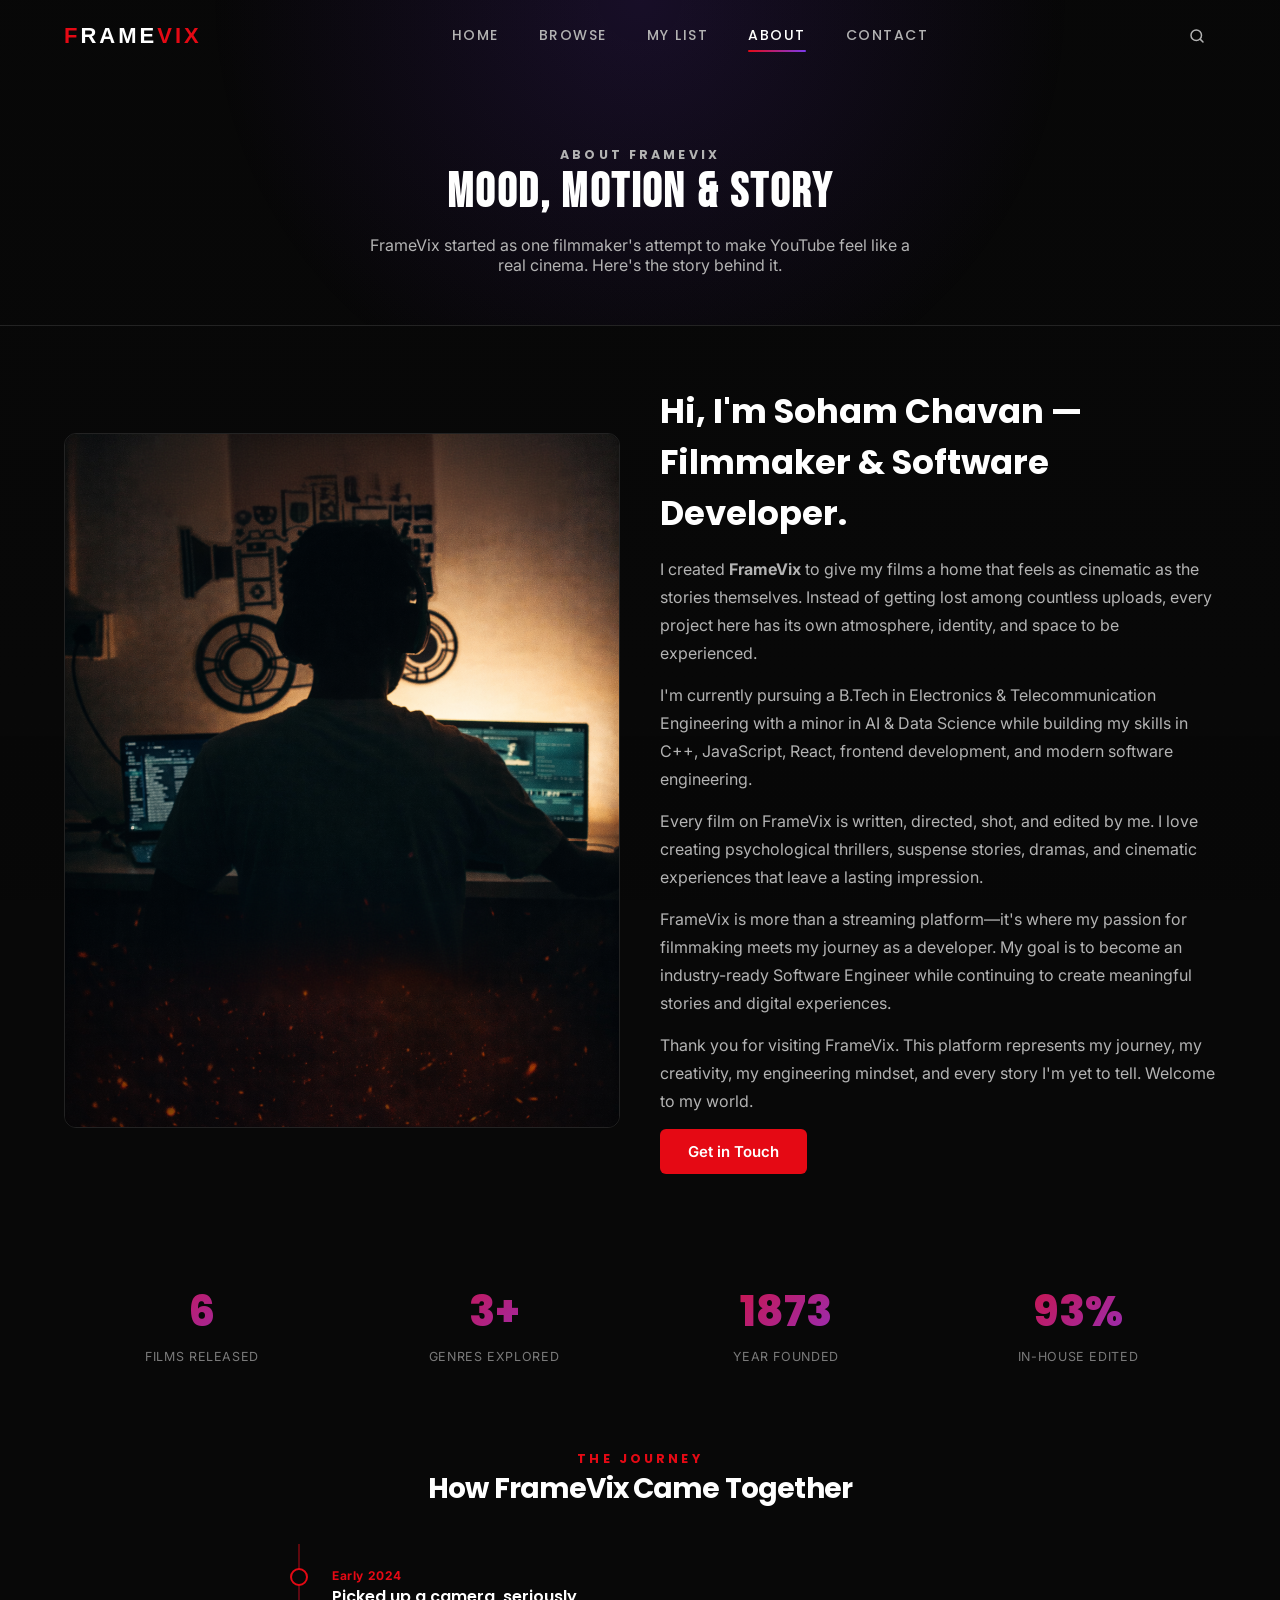
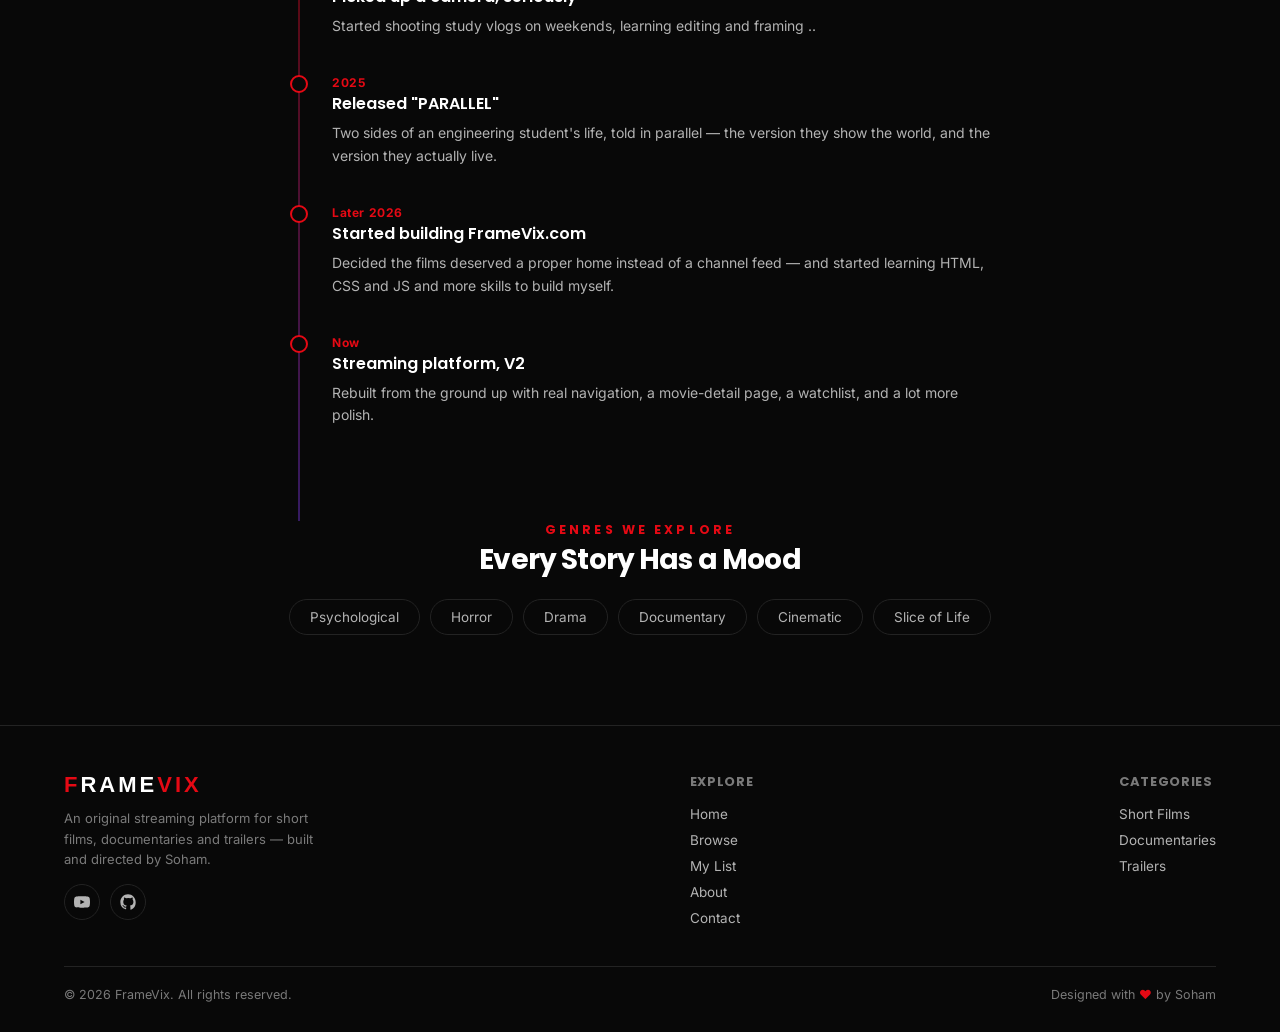
==== commit 81a614c2: "Update about.html" ====
--- a/about.html
+++ b/about.html
@@ -43,13 +43,22 @@
     </div>
   </header>
 
-  <nav class="mobile-panel" id="mobilePanel">
-    <a href="index.html" data-page="home">Home</a>
-    <a href="browse.html" data-page="browse">Browse</a>
-    <a href="mylist.html" data-page="mylist">My List</a>
-    <a href="about.html" data-page="about">About</a>
-    <a href="contact.html" data-page="contact">Contact</a>
-  </nav>
+ <nav class="mobile-panel" id="mobilePanel">
+  <div class="mobile-panel-links">
+    <a href="index.html" data-page="home"><span class="mp-num">01</span>Home</a>
+    <a href="browse.html" data-page="browse"><span class="mp-num">02</span>Browse</a>
+    <a href="mylist.html" data-page="mylist"><span class="mp-num">03</span>My List</a>
+    <a href="about.html" data-page="about"><span class="mp-num">04</span>About</a>
+    <a href="contact.html" data-page="contact"><span class="mp-num">05</span>Contact</a>
+  </div>
+  <div class="mobile-panel-footer">
+    <div class="mp-socials">
+      <a href="https://www.youtube.com/@SOHAM-29" target="_blank" rel="noopener" aria-label="YouTube"><svg width="16" height="16" viewBox="0 0 24 24" fill="currentColor"><path d="M23.5 6.2a3 3 0 0 0-2.1-2.1C19.5 3.5 12 3.5 12 3.5s-7.5 0-9.4.6A3 3 0 0 0 .5 6.2 31 31 0 0 0 0 12a31 31 0 0 0 .5 5.8 3 3 0 0 0 2.1 2.1c1.9.6 9.4.6 9.4.6s7.5 0 9.4-.6a3 3 0 0 0 2.1-2.1A31 31 0 0 0 24 12a31 31 0 0 0-.5-5.8ZM9.6 15.5V8.5l6.3 3.5-6.3 3.5Z"/></svg></a>
+      <a href="https://github.com/build-with-soham" target="_blank" rel="noopener" aria-label="GitHub"><svg width="16" height="16" viewBox="0 0 24 24" fill="currentColor"><path d="M12 .5C5.7.5.5 5.7.5 12a11.5 11.5 0 0 0 7.9 11c.6.1.8-.3.8-.6v-2c-3.2.7-3.9-1.4-3.9-1.4-.5-1.4-1.3-1.7-1.3-1.7-1.1-.7.1-.7.1-.7 1.2.1 1.8 1.2 1.8 1.2 1 1.8 2.8 1.3 3.5 1 .1-.8.4-1.3.8-1.6-2.6-.3-5.3-1.3-5.3-5.7 0-1.3.5-2.3 1.2-3.1-.1-.3-.5-1.5.1-3.1 0 0 1-.3 3.3 1.2a11 11 0 0 1 6 0c2.3-1.5 3.3-1.2 3.3-1.2.6 1.6.2 2.8.1 3.1.8.8 1.2 1.9 1.2 3.1 0 4.4-2.7 5.4-5.3 5.7.4.4.8 1.1.8 2.3v3.4c0 .3.2.7.8.6A11.5 11.5 0 0 0 23.5 12C23.5 5.7 18.3.5 12 .5Z"/></svg></a>
+    </div>
+    <span class="mp-copy">© 2026 FrameVix</span>
+  </div>
+</nav>
 
 <div class="search-overlay" id="searchOverlay">
     <button class="search-close" id="searchCloseBtn" aria-label="Close search">
--- a/css/style.css
+++ b/css/style.css
@@ -15,18 +15,15 @@
   text-transform: uppercase;
 }
 .brand-text::first-letter {
-  color: #e50914; /* red F, rest white */
-  font-size: 23px;
-  font-weight: 750;
+  color: #e50914;
+  font-weight: 700;
   font-family: 'Oswald', sans-serif;
-  
 }
 .brand-text em {
-    font-family: 'Oswald', sans-serif;   /* Change to any font you like */
-     font-size: 23px;
-     letter-spacing: 3px;          
-    color: #e50914;                 /* Optional: keep VIX red */
-    font-weight: 750;
+  font-family: 'Oswald', sans-serif;
+  letter-spacing: 3px;          
+  color: #e50914;
+  font-weight: 700;
 }
 
 
@@ -271,17 +268,74 @@
   backdrop-filter: blur(10px);
   display: flex;
   flex-direction: column;
-  align-items: center;
-  justify-content: center;
-  gap: 28px;
+  justify-content: space-between;
+  padding: 48px var(--container-pad) 30px;
   transform: translateY(-12px);
   opacity: 0;
   pointer-events: none;
   transition: opacity 260ms var(--ease), transform 260ms var(--ease);
 }
 .mobile-panel.open { opacity: 1; transform: translateY(0); pointer-events: auto; }
-.mobile-panel a { font-family: var(--font-heading); font-size: 26px; font-weight: 600; color: var(--text-dim); }
+
+.mobile-panel-links {
+  display: flex;
+  flex-direction: column;
+  gap: 6px;
+}
+.mobile-panel a {
+  position: relative;
+  display: flex;
+  align-items: baseline;
+  gap: 14px;
+  font-family: var(--font-display);
+  font-size: clamp(30px, 9vw, 40px);
+  letter-spacing: 0.02em;
+  text-transform: uppercase;
+  color: var(--text-dim);
+  padding: 14px 4px;
+  border-bottom: 1px solid var(--border);
+  opacity: 0;
+  transform: translateX(-14px);
+  transition: color 220ms ease, opacity 380ms var(--ease), transform 380ms var(--ease);
+}
+.mobile-panel.open a {
+  opacity: 1;
+  transform: translateX(0);
+}
+.mobile-panel.open a:nth-child(1) { transition-delay: 60ms; }
+.mobile-panel.open a:nth-child(2) { transition-delay: 110ms; }
+.mobile-panel.open a:nth-child(3) { transition-delay: 160ms; }
+.mobile-panel.open a:nth-child(4) { transition-delay: 210ms; }
+.mobile-panel.open a:nth-child(5) { transition-delay: 260ms; }
+
+.mp-num {
+  font-family: var(--font-body);
+  font-size: 13px;
+  font-weight: 600;
+  color: var(--text-mute);
+  letter-spacing: 0.05em;
+}
 .mobile-panel a.active { color: var(--accent); }
+.mobile-panel a.active .mp-num { color: var(--accent); }
+.mobile-panel a:active { color: var(--text); }
+
+.mobile-panel-footer {
+  display: flex;
+  align-items: center;
+  justify-content: space-between;
+  padding-top: 20px;
+}
+.mp-socials { display: flex; gap: 10px; }
+.mp-socials a {
+  width: 36px; height: 36px;
+  border-radius: 50%;
+  border: 1px solid var(--border);
+  display: flex; align-items: center; justify-content: center;
+  color: var(--text-dim);
+  transition: all 200ms ease;
+}
+.mp-socials a:hover { border-color: var(--accent); color: var(--text); }
+.mp-copy { font-size: 12px; color: var(--text-mute); letter-spacing: 0.04em; }
 
 /* =========================================================
    Search overlay — compact top-right dropdown
@@ -309,7 +363,7 @@
   background: none;
   border: none;
   border-radius: 0;
-  padding: 0 30px 10px 0;
+  
 }
 
 .search-box-wrap::after {
@@ -348,14 +402,18 @@
 
 .search-close {
   position: absolute;
-  top: 0;
-  right: 0;
+  top: 50%;
+  right: 4px;
+  transform: translateY(-50%);
   width: 20px; height: 20px;
   display: flex; align-items: center; justify-content: center;
   color: var(--text-dim);
   z-index: 2;
 }
 .search-close:hover { color: var(--text); }
+.search-box-wrap {
+  padding: 0 34px 10px 0; /* was 0 30px 10px 0 */
+}
 
 /* =========================================================
    Hero
@@ -375,7 +433,10 @@
 .hero-bg img {
   width: 100%; height: 100%;
   object-fit: cover;
-}
+  position: absolute;
+  inset: 0;
+}
+.hero-img-mobile { display: none; }
 .hero-overlay {
   position: absolute; inset: 0;
   background:
@@ -726,7 +787,7 @@
 .genre-chip:hover { border-color: var(--accent); color: var(--text); transform: translateY(-3px); background: rgba(229,9,20,0.08); }
 
 /* Contact page */
-.contact-grid { display: grid; grid-template-columns: 1.1fr 0.9fr; gap: 30px; padding: 50px 0 70px; }
+.contact-grid { display: grid; grid-template-columns: 1fr; gap: 30px; padding: 50px 0 70px; }
 .form-group { margin-bottom: 18px; }
 .form-group label { display: block; font-size: 13px; color: var(--text-dim); margin-bottom: 7px; }
 .form-group input, .form-group textarea {
@@ -836,4 +897,4 @@
 }
 input:focus-visible, textarea:focus-visible {
   outline: none;
-}+}
--- a/css/responsive.css
+++ b/css/responsive.css
@@ -27,10 +27,36 @@
 @media (min-width: 780px) {
   .row-arrow { display: flex; }
 }
+/* ---------- ≤ 780px : disable fixed background attachment (mobile jank) ---------- */
+@media (max-width: 780px) {
+  .cinematic-bg {
+    background-attachment: scroll;
+    opacity: 0.4;
+  }
+  .hero-overlay {
+    background:
+      linear-gradient(180deg, rgba(8,8,8,0.1) 0%, rgba(8,8,8,0.55) 60%, var(--bg) 96%),
+      linear-gradient(0deg, rgba(8,8,8,0.75) 0%, rgba(8,8,8,0.15) 45%, rgba(8,8,8,0.15) 100%);
+  }
+}
+@media (max-width: 780px) {
+  .hero {
+    height: 62vh;       /* shorter box = less brutal cropping */
+    min-height: 420px;
+  }
+  .hero-bg img {
+    object-position: 65% center; /* shift crop so the title text stays in frame */
+  }
+}
+@media (max-width: 780px) {
+  .hero-img-desktop { display: none; }
+  .hero-img-mobile { display: block; }
+}
 
 /* ---------- ≤ 720px : movie page stacks ---------- */
 @media (max-width: 720px) {
-  .movie-main { grid-template-columns: 1fr; margin-top: -80px; }
+  .movie-banner { height: 200px; min-height: 200px; }   /* ← add this line */
+  .movie-main { grid-template-columns: 1fr; margin-top: -60px; }   /* ← changed -80px to -60px */
   .movie-poster { max-width: 220px; margin: 0 auto; }
   .movie-info { text-align: center; }
   .movie-info .hero-meta, .movie-actions { justify-content: center; }
@@ -46,6 +72,14 @@
   .card { width: clamp(160px, 68vw, 240px); }
   .search-close { top: 18px; right: 16px; }
 }
+@media (max-width: 600px) {
+  .stats-row { grid-template-columns: repeat(2, 1fr); }
+  .hero-btns .btn { flex: 1; justify-content: center; }
+  .footer-top { flex-direction: column; gap: 26px; }
+  .card { width: clamp(160px, 68vw, 240px); }
+  .search-close { top: 18px; right: 16px; }
+  .scroll-cue { display: none; }   /* ← add this line */
+}
 
 /* ---------- ≤ 420px : very small phones ---------- */
 @media (max-width: 420px) {
@@ -53,6 +87,10 @@
   .brand span.brand-text { font-size: 17px; }
   .hero-title { font-size: 32px; }
 }
+/* ---------- Global overflow safety net ---------- */
+@media (max-width: 859.98px) {
+  .nav-search.open .nav-search-field { width: min(220px, 45vw); }
+}
 
 /* ---------- Print (just in case) ---------- */
 @media print {
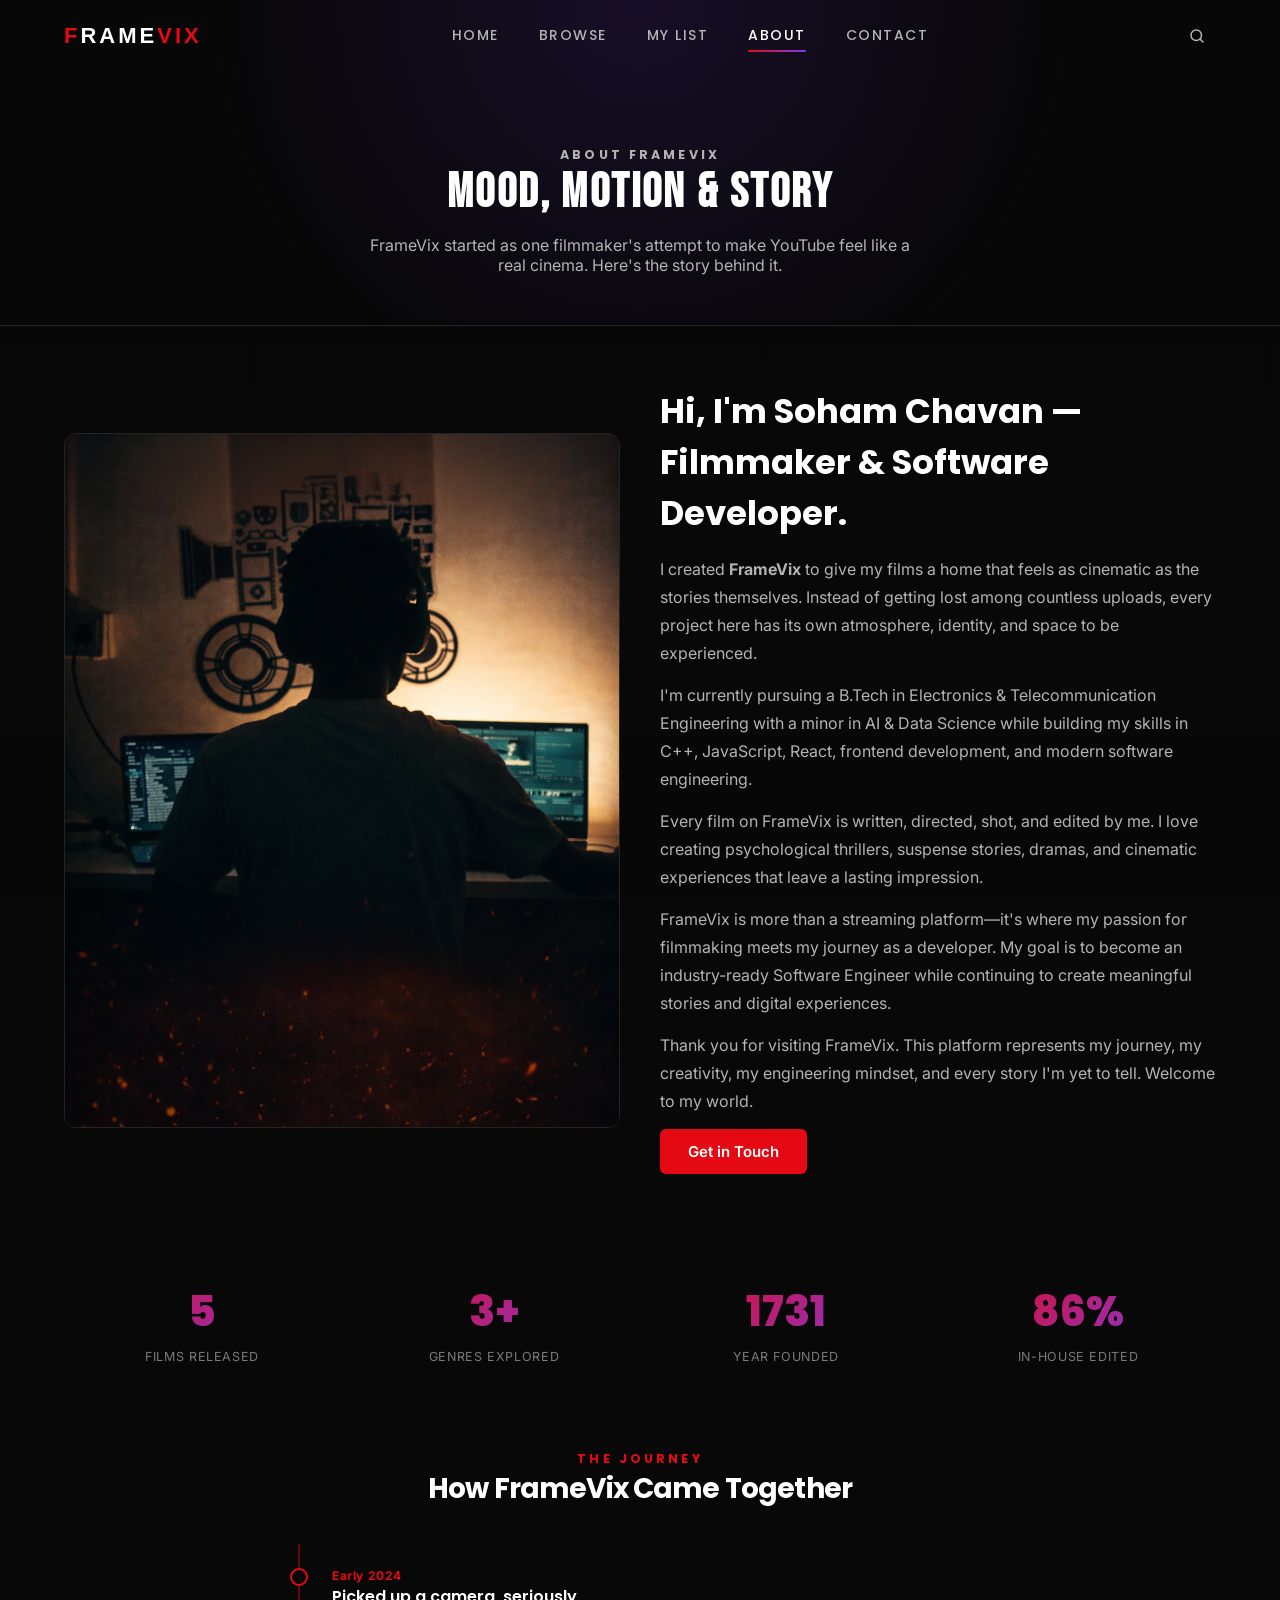
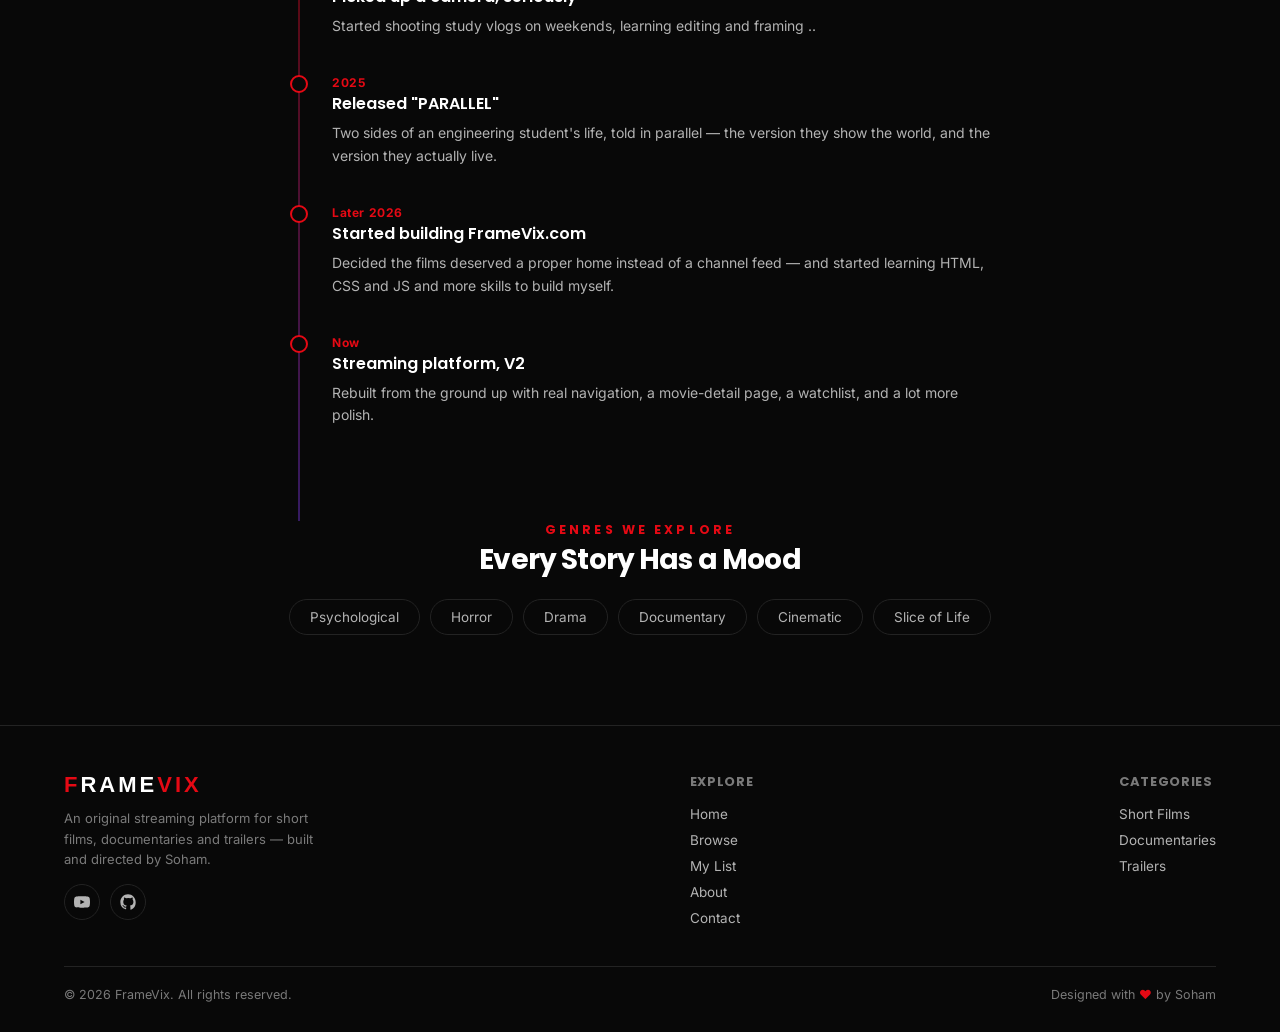
==== commit 9b8d5ccd: "Update about.html" ====
--- a/about.html
+++ b/about.html
@@ -42,23 +42,16 @@
       </div>
     </div>
   </header>
-
  <nav class="mobile-panel" id="mobilePanel">
-  <div class="mobile-panel-links">
-    <a href="index.html" data-page="home"><span class="mp-num">01</span>Home</a>
-    <a href="browse.html" data-page="browse"><span class="mp-num">02</span>Browse</a>
-    <a href="mylist.html" data-page="mylist"><span class="mp-num">03</span>My List</a>
-    <a href="about.html" data-page="about"><span class="mp-num">04</span>About</a>
-    <a href="contact.html" data-page="contact"><span class="mp-num">05</span>Contact</a>
-  </div>
-  <div class="mobile-panel-footer">
-    <div class="mp-socials">
-      <a href="https://www.youtube.com/@SOHAM-29" target="_blank" rel="noopener" aria-label="YouTube"><svg width="16" height="16" viewBox="0 0 24 24" fill="currentColor"><path d="M23.5 6.2a3 3 0 0 0-2.1-2.1C19.5 3.5 12 3.5 12 3.5s-7.5 0-9.4.6A3 3 0 0 0 .5 6.2 31 31 0 0 0 0 12a31 31 0 0 0 .5 5.8 3 3 0 0 0 2.1 2.1c1.9.6 9.4.6 9.4.6s7.5 0 9.4-.6a3 3 0 0 0 2.1-2.1A31 31 0 0 0 24 12a31 31 0 0 0-.5-5.8ZM9.6 15.5V8.5l6.3 3.5-6.3 3.5Z"/></svg></a>
-      <a href="https://github.com/build-with-soham" target="_blank" rel="noopener" aria-label="GitHub"><svg width="16" height="16" viewBox="0 0 24 24" fill="currentColor"><path d="M12 .5C5.7.5.5 5.7.5 12a11.5 11.5 0 0 0 7.9 11c.6.1.8-.3.8-.6v-2c-3.2.7-3.9-1.4-3.9-1.4-.5-1.4-1.3-1.7-1.3-1.7-1.1-.7.1-.7.1-.7 1.2.1 1.8 1.2 1.8 1.2 1 1.8 2.8 1.3 3.5 1 .1-.8.4-1.3.8-1.6-2.6-.3-5.3-1.3-5.3-5.7 0-1.3.5-2.3 1.2-3.1-.1-.3-.5-1.5.1-3.1 0 0 1-.3 3.3 1.2a11 11 0 0 1 6 0c2.3-1.5 3.3-1.2 3.3-1.2.6 1.6.2 2.8.1 3.1.8.8 1.2 1.9 1.2 3.1 0 4.4-2.7 5.4-5.3 5.7.4.4.8 1.1.8 2.3v3.4c0 .3.2.7.8.6A11.5 11.5 0 0 0 23.5 12C23.5 5.7 18.3.5 12 .5Z"/></svg></a>
-    </div>
-    <span class="mp-copy">© 2026 FrameVix</span>
-  </div>
-</nav>
+    <a href="index.html" data-page="home">Home</a>
+    <a href="browse.html" data-page="browse">Browse</a>
+    <a href="mylist.html" data-page="mylist">My List</a>
+    <a href="about.html" data-page="about">About</a>
+    <a href="contact.html" data-page="contact">Contact</a>
+    
+  </nav>
+
+
 
 <div class="search-overlay" id="searchOverlay">
     <button class="search-close" id="searchCloseBtn" aria-label="Close search">
